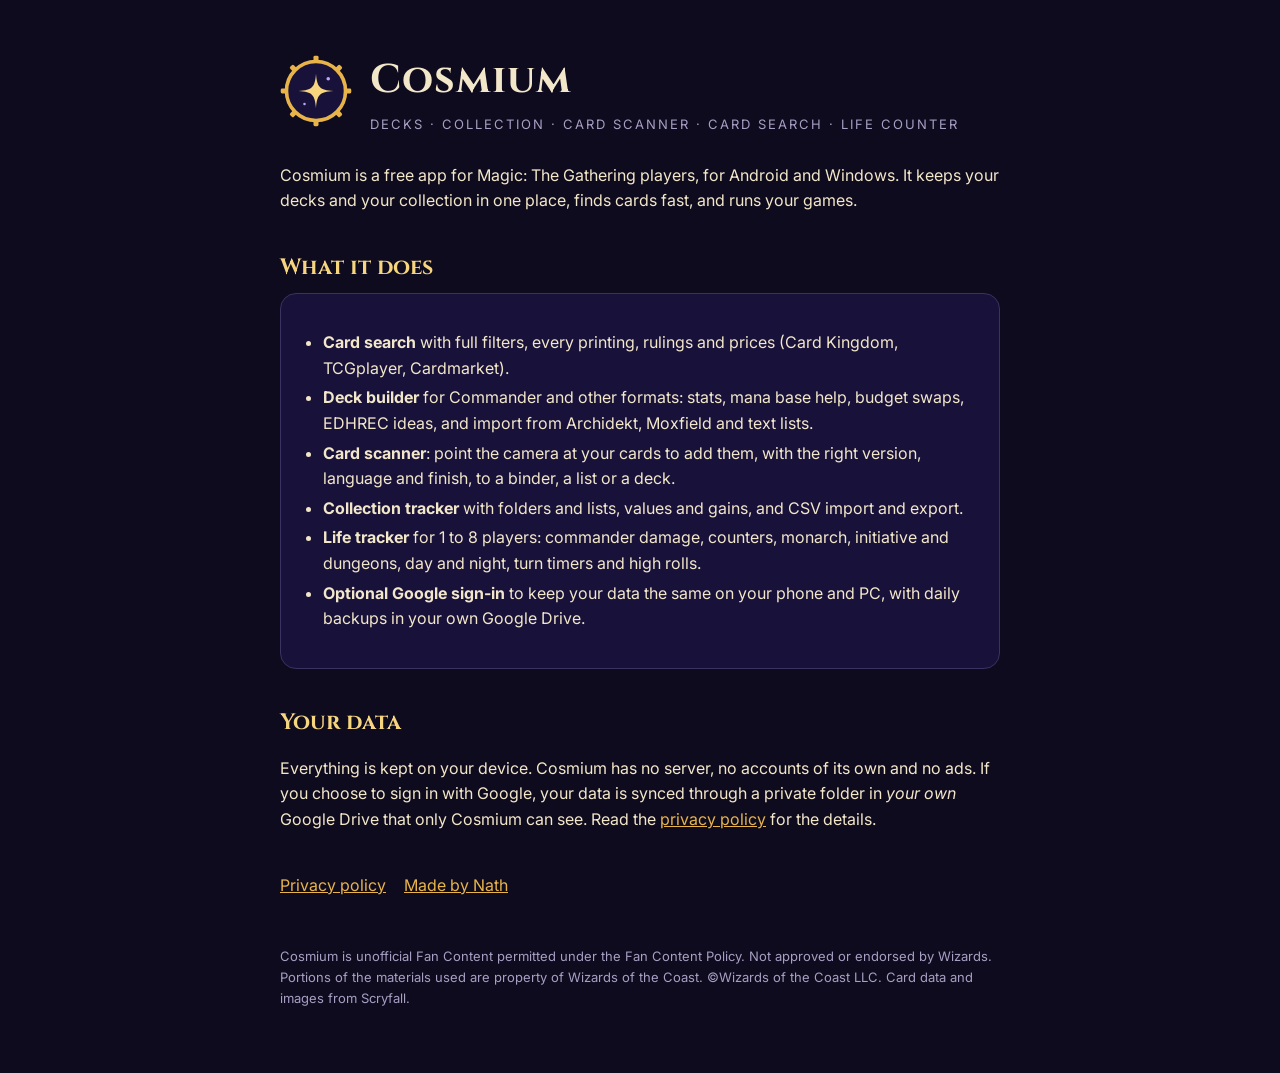
==== cosmium/index.html @ 24323070 "Spellvault is now Cosmium: new /cosmium/ pages (privacy covers the card scanner's camera use); old /" ====
<!doctype html>
<html lang="en">
<head>
<meta charset="utf-8">
<meta name="viewport" content="width=device-width, initial-scale=1">
<title>Cosmium</title>
<meta name="description" content="Cosmium: a free Magic: The Gathering deck builder, collection tracker, card search and life counter.">
<link rel="preconnect" href="https://fonts.googleapis.com">
<link rel="stylesheet" href="https://fonts.googleapis.com/css2?family=Cinzel:wght@700&family=Inter:wght@400;600&display=swap">
<link rel="stylesheet" href="style.css">
</head>
<body>
<main>
  <header>
    <svg viewBox="0 0 200 200" role="img" aria-label="Cosmium logo: a round vault door with a four-point star">
      <g fill="#E8B44A">
        <rect x="93" y="2" width="14" height="18" rx="4"/>
        <rect x="93" y="2" width="14" height="18" rx="4" transform="rotate(45 100 100)"/>
        <rect x="93" y="2" width="14" height="18" rx="4" transform="rotate(90 100 100)"/>
        <rect x="93" y="2" width="14" height="18" rx="4" transform="rotate(135 100 100)"/>
        <rect x="93" y="2" width="14" height="18" rx="4" transform="rotate(180 100 100)"/>
        <rect x="93" y="2" width="14" height="18" rx="4" transform="rotate(225 100 100)"/>
        <rect x="93" y="2" width="14" height="18" rx="4" transform="rotate(270 100 100)"/>
        <rect x="93" y="2" width="14" height="18" rx="4" transform="rotate(315 100 100)"/>
      </g>
      <circle cx="100" cy="100" r="82" fill="#18123A" stroke="#E8B44A" stroke-width="10"/>
      <path d="M100 52 C103 90 110 97 148 100 C110 103 103 110 100 148 C97 110 90 103 52 100 C90 97 97 90 100 52 Z" fill="#F6D57E"/>
      <circle cx="134" cy="66" r="5" fill="#B9A6FF"/>
      <circle cx="68" cy="136" r="3.5" fill="#B9A6FF"/>
    </svg>
    <div>
      <h1>Cosmium</h1>
      <p class="tag">Decks · Collection · Card scanner · Card search · Life counter</p>
    </div>
  </header>

  <p>Cosmium is a free app for Magic: The Gathering players, for Android
  and Windows. It keeps your decks and your collection in one place, finds
  cards fast, and runs your games.</p>

  <h2>What it does</h2>
  <div class="panel">
    <ul>
      <li><strong>Card search</strong> with full filters, every printing, rulings and prices (Card Kingdom, TCGplayer, Cardmarket).</li>
      <li><strong>Deck builder</strong> for Commander and other formats: stats, mana base help, budget swaps, EDHREC ideas, and import from Archidekt, Moxfield and text lists.</li>
      <li><strong>Card scanner</strong>: point the camera at your cards to add them, with the right version, language and finish, to a binder, a list or a deck.</li>
      <li><strong>Collection tracker</strong> with folders and lists, values and gains, and CSV import and export.</li>
      <li><strong>Life tracker</strong> for 1 to 8 players: commander damage, counters, monarch, initiative and dungeons, day and night, turn timers and high rolls.</li>
      <li><strong>Optional Google sign-in</strong> to keep your data the same on your phone and PC, with daily backups in your own Google Drive.</li>
    </ul>
  </div>

  <h2>Your data</h2>
  <p>Everything is kept on your device. Cosmium has no server, no
  accounts of its own and no ads. If you choose to sign in with Google, your
  data is synced through a private folder in <em>your own</em> Google Drive
  that only Cosmium can see. Read the <a href="privacy.html">privacy
  policy</a> for the details.</p>

  <nav>
    <a href="privacy.html">Privacy policy</a>
    <a href="/Nath/">Made by Nath</a>
  </nav>

  <footer>
    Cosmium is unofficial Fan Content permitted under the Fan Content
    Policy. Not approved or endorsed by Wizards. Portions of the materials
    used are property of Wizards of the Coast. ©Wizards of the Coast LLC.
    Card data and images from Scryfall.
  </footer>
</main>
</body>
</html>
---- cosmium/style.css ----
:root {
  --night: #0f0b1e;
  --vault: #2a1f5c;
  --card: #18123a;
  --gilt: #e8b44a;
  --gilt-light: #f6d57e;
  --parchment: #f3e7c9;
  --muted: #a79fc4;
}
* { box-sizing: border-box; }
body {
  margin: 0;
  background: var(--night);
  color: var(--parchment);
  font: 16px/1.6 Inter, system-ui, -apple-system, "Segoe UI", sans-serif;
}
a { color: var(--gilt); }
a:hover { color: var(--gilt-light); }
main { max-width: 760px; margin: 0 auto; padding: 48px 20px 64px; }
header { display: flex; align-items: center; gap: 18px; margin-bottom: 28px; }
header svg { width: 72px; height: 72px; flex-shrink: 0; }
h1 { font-family: Cinzel, Georgia, serif; font-size: 40px; margin: 0; letter-spacing: 1px; }
.tag { margin: 2px 0 0; color: var(--muted); letter-spacing: 2px; text-transform: uppercase; font-size: 13px; }
h2 { font-family: Cinzel, Georgia, serif; color: var(--gilt-light); font-size: 22px; margin: 36px 0 8px; }
.panel { background: var(--card); border: 1px solid #3a3260; border-radius: 16px; padding: 20px 22px; }
ul { padding-left: 20px; }
li { margin: 4px 0; }
.muted { color: var(--muted); font-size: 14px; }
nav { margin-top: 40px; display: flex; gap: 18px; flex-wrap: wrap; }
footer { margin-top: 48px; color: var(--muted); font-size: 13px; }
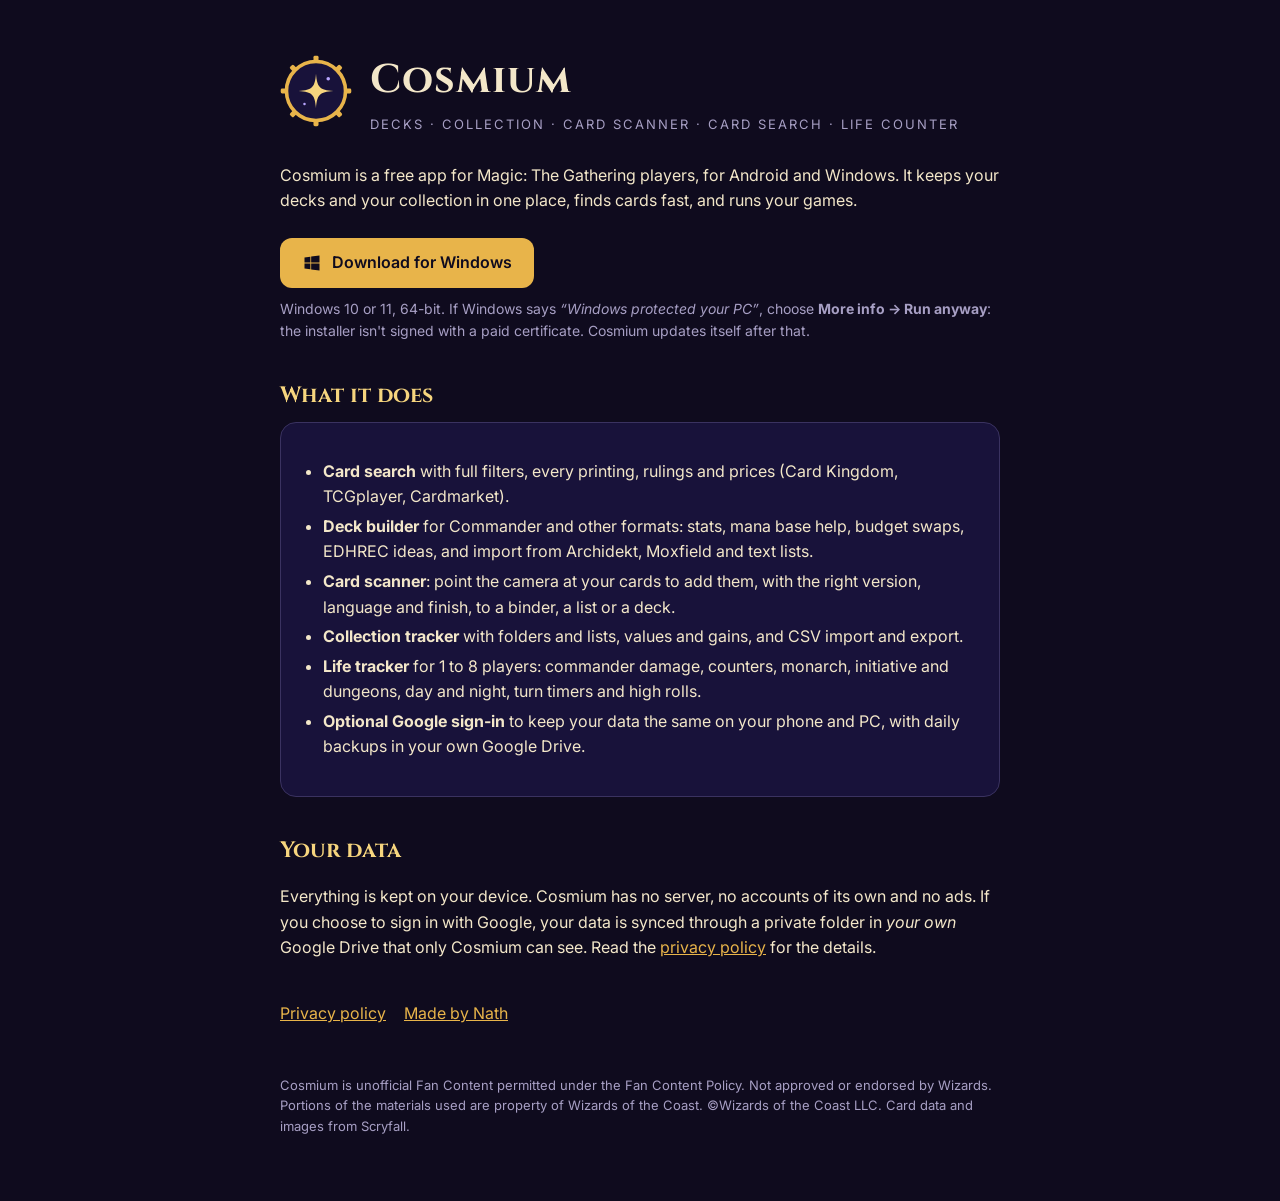
==== commit d067d87e: "Cosmium: Download for Windows button; Windows installer and update file (1.1.1) Co-Authored-By: Clau" ====
--- a/cosmium/index.html
+++ b/cosmium/index.html
@@ -38,6 +38,17 @@
   and Windows. It keeps your decks and your collection in one place, finds
   cards fast, and runs your games.</p>
 
+  <div class="download">
+    <a class="button" href="windows/Cosmium-Setup.exe" download>
+      <svg viewBox="0 0 24 24" aria-hidden="true"><path d="M3 5.5 10 4.5v7H3zM11 4.3 21 3v8.5H11zM3 12.5h7v7l-7-1zM11 12.5h10V21l-10-1.3z"/></svg>
+      Download for Windows
+    </a>
+    <p class="muted">Windows 10 or 11, 64-bit. If Windows says <em>“Windows
+    protected your PC”</em>, choose <strong>More info → Run anyway</strong>:
+    the installer isn't signed with a paid certificate. Cosmium updates
+    itself after that.</p>
+  </div>
+
   <h2>What it does</h2>
   <div class="panel">
     <ul>
--- a/cosmium/style.css
+++ b/cosmium/style.css
@@ -26,5 +26,15 @@
 ul { padding-left: 20px; }
 li { margin: 4px 0; }
 .muted { color: var(--muted); font-size: 14px; }
+.download { margin: 24px 0 8px; }
+.download .muted { margin: 10px 0 0; }
+.button {
+  display: inline-flex; align-items: center; gap: 10px;
+  background: var(--gilt); color: var(--night);
+  font-weight: 600; text-decoration: none;
+  padding: 12px 22px; border-radius: 12px;
+}
+.button:hover { background: var(--gilt-light); color: var(--night); }
+.button svg { width: 20px; height: 20px; fill: currentColor; }
 nav { margin-top: 40px; display: flex; gap: 18px; flex-wrap: wrap; }
 footer { margin-top: 48px; color: var(--muted); font-size: 13px; }
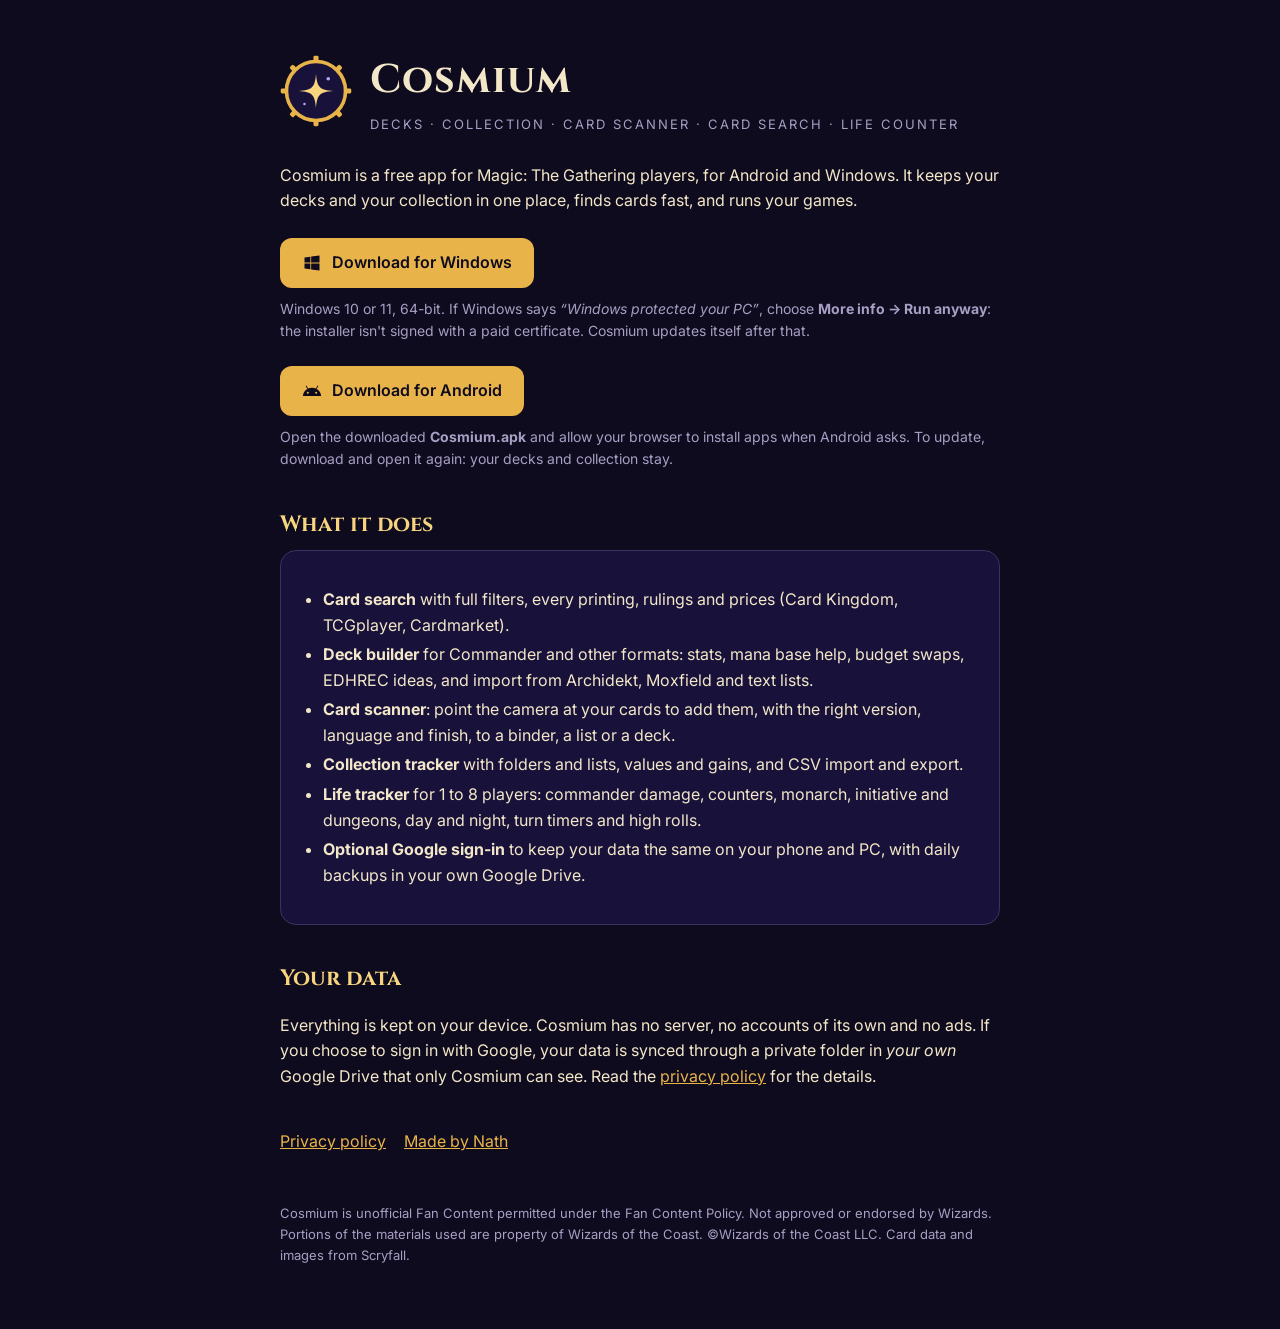
==== commit 4bc56d16: "Cosmium page: Download for Android button (APK on Google Drive) Co-Authored-By: Claude Opus 5.5 <nor" ====
--- a/cosmium/index.html
+++ b/cosmium/index.html
@@ -49,6 +49,17 @@
     itself after that.</p>
   </div>
 
+  <div class="download">
+    <a class="button" href="https://drive.usercontent.google.com/download?id=1H4XcuqVht4OXcT5dj5B5dx2ejekv6aJo&amp;export=download&amp;confirm=t">
+      <svg viewBox="0 0 24 24" aria-hidden="true"><path d="M17.6 9.48 19.44 6.3a.5.5 0 0 0-.87-.5l-1.87 3.23A11.4 11.4 0 0 0 12 8.1c-1.7 0-3.3.33-4.7.93L5.43 5.8a.5.5 0 0 0-.87.5L6.4 9.48A10.8 10.8 0 0 0 1 18h22a10.8 10.8 0 0 0-5.4-8.52zM7 15.25a1.25 1.25 0 1 1 0-2.5 1.25 1.25 0 0 1 0 2.5zm10 0a1.25 1.25 0 1 1 0-2.5 1.25 1.25 0 0 1 0 2.5z"/></svg>
+      Download for Android
+    </a>
+    <p class="muted">Open the downloaded
+    <strong>Cosmium.apk</strong> and allow your browser to install apps when
+    Android asks. To update, download and open it again: your decks and
+    collection stay.</p>
+  </div>
+
   <h2>What it does</h2>
   <div class="panel">
     <ul>
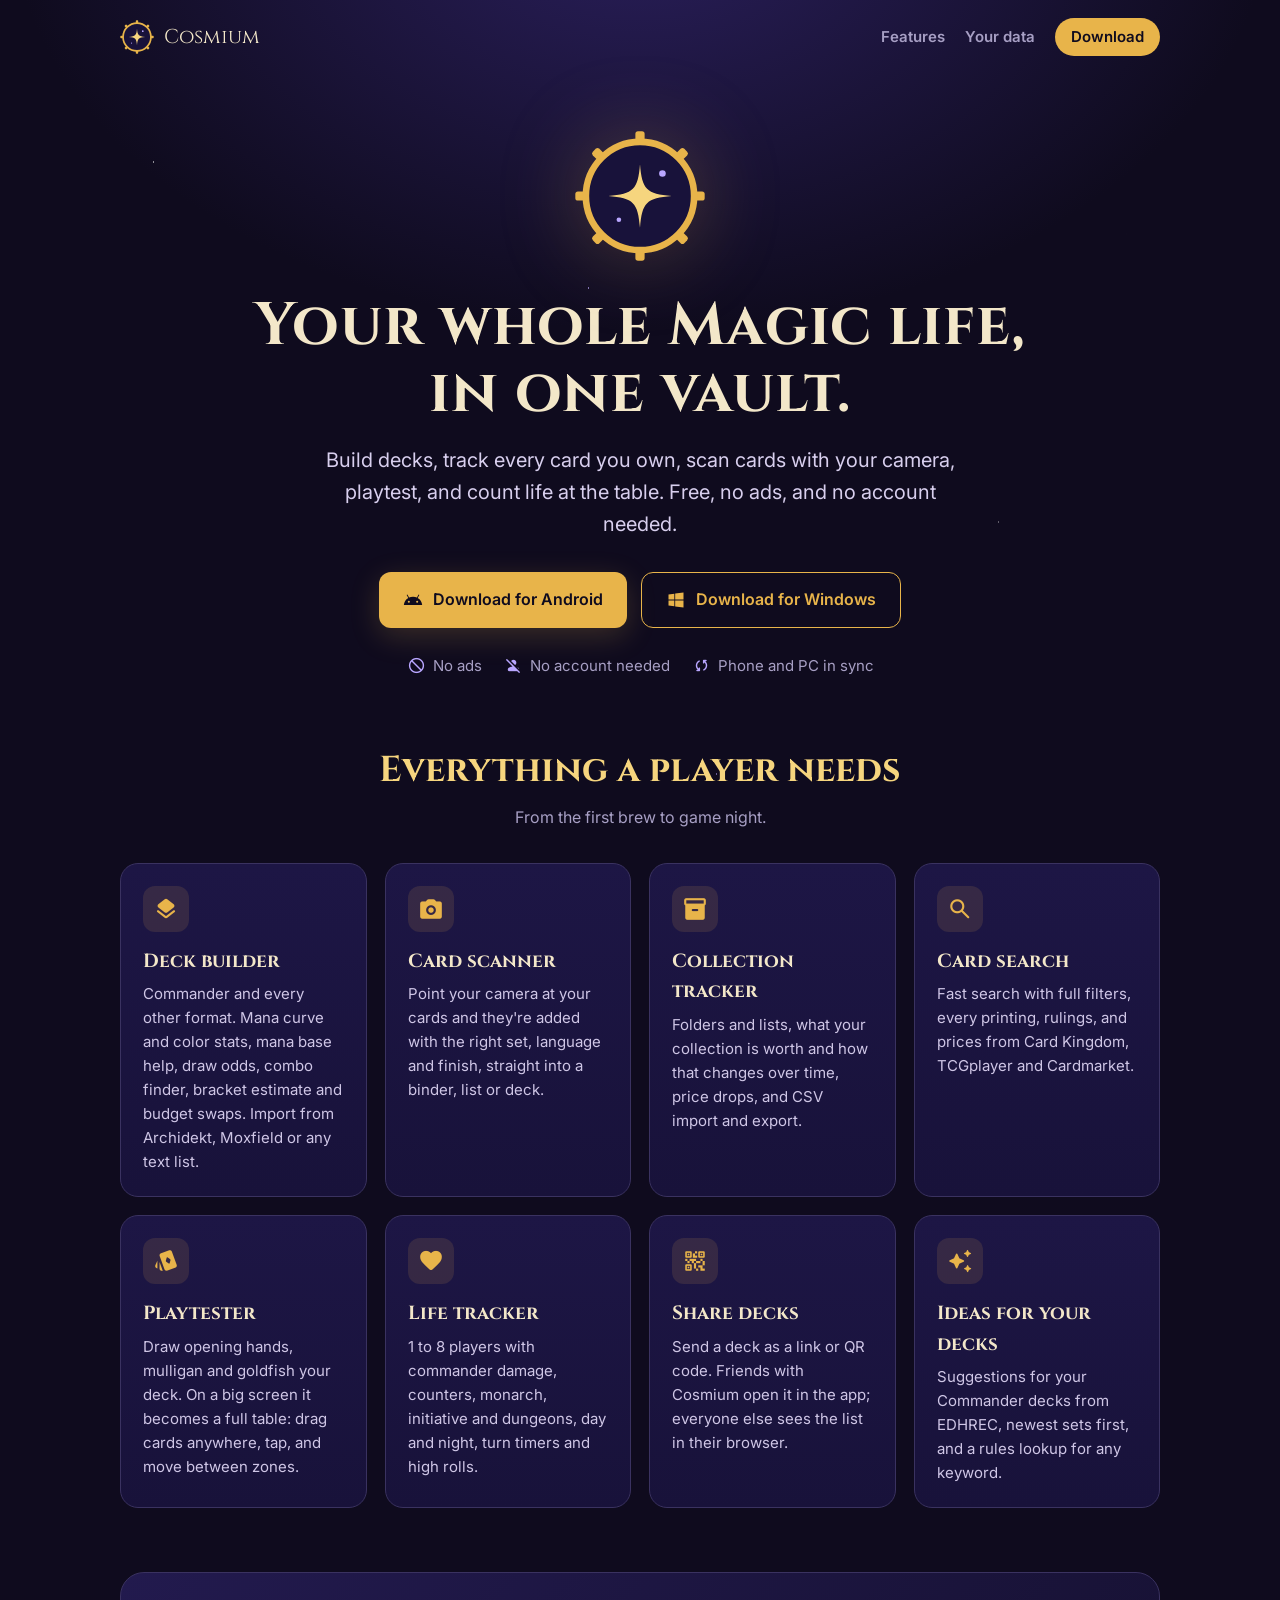
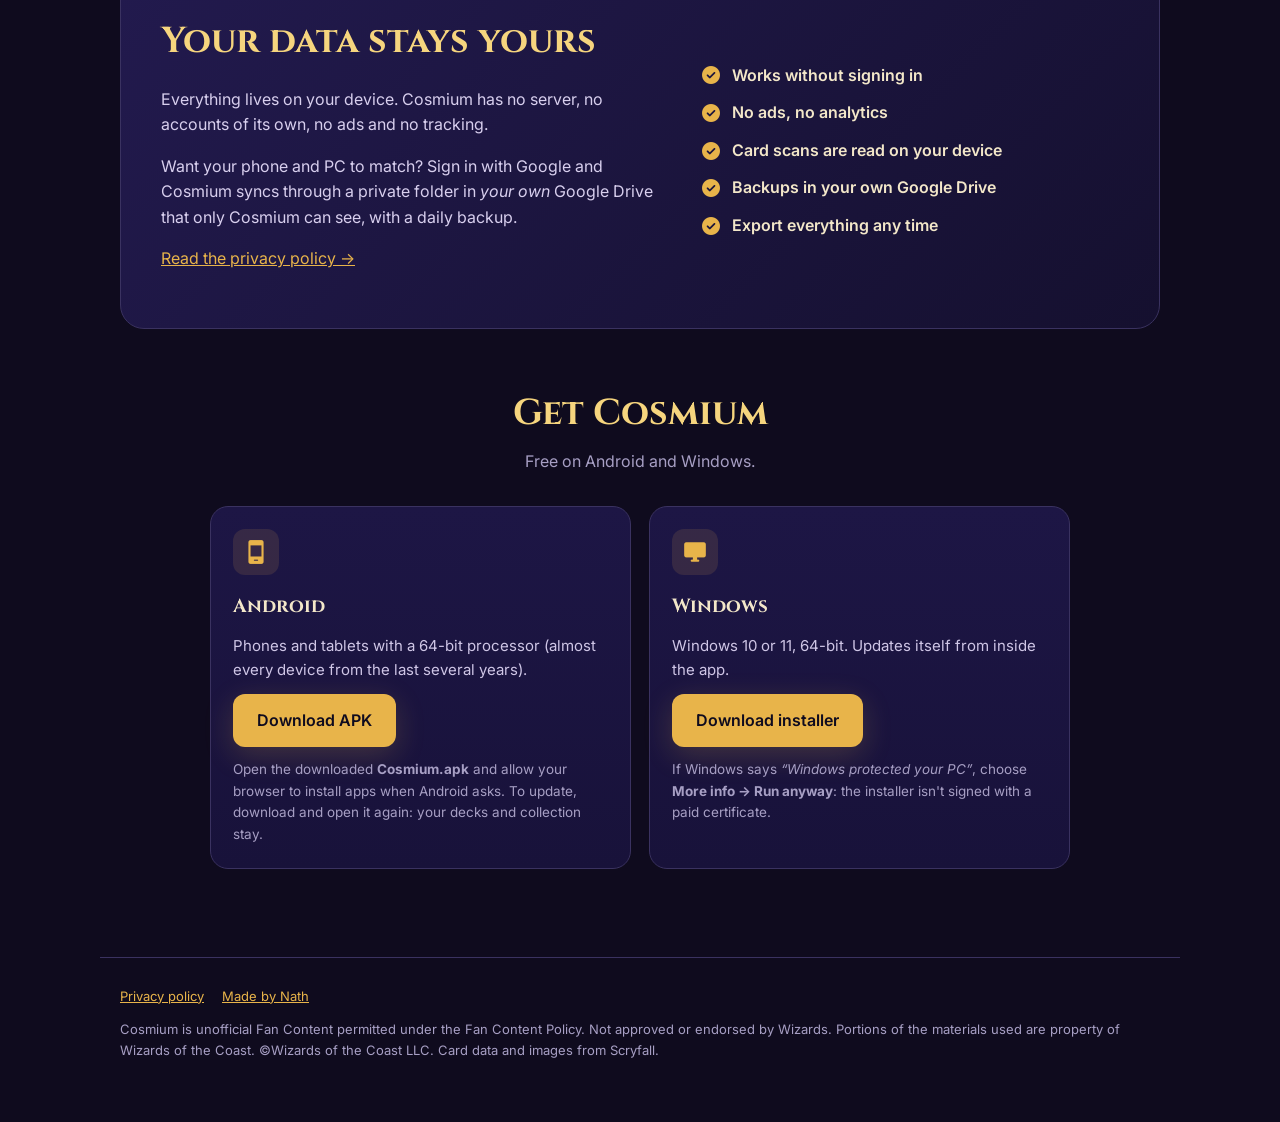
==== commit dcaf27e2: "Cosmium landing page: hero, features, data, downloads Co-Authored-By: Claude Opus 5.5 <noreply@anthr" ====
--- a/cosmium/index.html
+++ b/cosmium/index.html
@@ -3,93 +3,193 @@
 <head>
 <meta charset="utf-8">
 <meta name="viewport" content="width=device-width, initial-scale=1">
-<title>Cosmium</title>
-<meta name="description" content="Cosmium: a free Magic: The Gathering deck builder, collection tracker, card search and life counter.">
+<title>Cosmium · Magic: The Gathering deck builder and collection tracker</title>
+<meta name="description" content="Cosmium is a free Magic: The Gathering app for Android and Windows: deck builder, collection tracker, card scanner, card search, playtester and life counter. No ads, no account needed.">
+<meta property="og:title" content="Cosmium">
+<meta property="og:description" content="A free Magic: The Gathering deck builder, collection tracker, card scanner and life counter for Android and Windows.">
+<meta property="og:image" content="https://hdwkg.github.io/cosmium/logo.png">
+<meta name="theme-color" content="#0f0b1e">
+<link rel="icon" href="logo.png">
 <link rel="preconnect" href="https://fonts.googleapis.com">
-<link rel="stylesheet" href="https://fonts.googleapis.com/css2?family=Cinzel:wght@700&family=Inter:wght@400;600&display=swap">
+<link rel="stylesheet" href="https://fonts.googleapis.com/css2?family=Cinzel:wght@700&family=Inter:wght@400;600;700&display=swap">
+<link rel="stylesheet" href="https://fonts.googleapis.com/css2?family=Material+Symbols+Rounded:opsz,wght,FILL@24,500,0..1&display=block">
 <link rel="stylesheet" href="style.css">
 </head>
-<body>
-<main>
-  <header>
-    <svg viewBox="0 0 200 200" role="img" aria-label="Cosmium logo: a round vault door with a four-point star">
-      <g fill="#E8B44A">
-        <rect x="93" y="2" width="14" height="18" rx="4"/>
-        <rect x="93" y="2" width="14" height="18" rx="4" transform="rotate(45 100 100)"/>
-        <rect x="93" y="2" width="14" height="18" rx="4" transform="rotate(90 100 100)"/>
-        <rect x="93" y="2" width="14" height="18" rx="4" transform="rotate(135 100 100)"/>
-        <rect x="93" y="2" width="14" height="18" rx="4" transform="rotate(180 100 100)"/>
-        <rect x="93" y="2" width="14" height="18" rx="4" transform="rotate(225 100 100)"/>
-        <rect x="93" y="2" width="14" height="18" rx="4" transform="rotate(270 100 100)"/>
-        <rect x="93" y="2" width="14" height="18" rx="4" transform="rotate(315 100 100)"/>
+<body class="landing">
+
+<div class="sky" aria-hidden="true"></div>
+
+<header class="topbar">
+  <a class="brand" href="./">
+    <svg viewBox="0 0 200 200" aria-hidden="true"><use href="#logo"/></svg>
+    Cosmium
+  </a>
+  <nav>
+    <a href="#features">Features</a>
+    <a href="#data">Your data</a>
+    <a class="pill" href="#download">Download</a>
+  </nav>
+</header>
+
+<section class="hero">
+  <svg class="hero-logo" viewBox="0 0 200 200" role="img" aria-label="Cosmium logo">
+    <defs>
+      <g id="logo">
+        <g fill="#E8B44A">
+          <rect x="93" y="2" width="14" height="18" rx="4"/>
+          <rect x="93" y="2" width="14" height="18" rx="4" transform="rotate(45 100 100)"/>
+          <rect x="93" y="2" width="14" height="18" rx="4" transform="rotate(90 100 100)"/>
+          <rect x="93" y="2" width="14" height="18" rx="4" transform="rotate(135 100 100)"/>
+          <rect x="93" y="2" width="14" height="18" rx="4" transform="rotate(180 100 100)"/>
+          <rect x="93" y="2" width="14" height="18" rx="4" transform="rotate(225 100 100)"/>
+          <rect x="93" y="2" width="14" height="18" rx="4" transform="rotate(270 100 100)"/>
+          <rect x="93" y="2" width="14" height="18" rx="4" transform="rotate(315 100 100)"/>
+        </g>
+        <circle cx="100" cy="100" r="82" fill="#18123A" stroke="#E8B44A" stroke-width="10"/>
+        <path d="M100 52 C103 90 110 97 148 100 C110 103 103 110 100 148 C97 110 90 103 52 100 C90 97 97 90 100 52 Z" fill="#F6D57E"/>
+        <circle cx="134" cy="66" r="5" fill="#B9A6FF"/>
+        <circle cx="68" cy="136" r="3.5" fill="#B9A6FF"/>
       </g>
-      <circle cx="100" cy="100" r="82" fill="#18123A" stroke="#E8B44A" stroke-width="10"/>
-      <path d="M100 52 C103 90 110 97 148 100 C110 103 103 110 100 148 C97 110 90 103 52 100 C90 97 97 90 100 52 Z" fill="#F6D57E"/>
-      <circle cx="134" cy="66" r="5" fill="#B9A6FF"/>
-      <circle cx="68" cy="136" r="3.5" fill="#B9A6FF"/>
-    </svg>
-    <div>
-      <h1>Cosmium</h1>
-      <p class="tag">Decks · Collection · Card scanner · Card search · Life counter</p>
-    </div>
-  </header>
-
-  <p>Cosmium is a free app for Magic: The Gathering players, for Android
-  and Windows. It keeps your decks and your collection in one place, finds
-  cards fast, and runs your games.</p>
-
-  <div class="download">
-    <a class="button" href="windows/Cosmium-Setup.exe" download>
-      <svg viewBox="0 0 24 24" aria-hidden="true"><path d="M3 5.5 10 4.5v7H3zM11 4.3 21 3v8.5H11zM3 12.5h7v7l-7-1zM11 12.5h10V21l-10-1.3z"/></svg>
-      Download for Windows
-    </a>
-    <p class="muted">Windows 10 or 11, 64-bit. If Windows says <em>“Windows
-    protected your PC”</em>, choose <strong>More info → Run anyway</strong>:
-    the installer isn't signed with a paid certificate. Cosmium updates
-    itself after that.</p>
-  </div>
-
-  <div class="download">
+    </defs>
+    <use href="#logo"/>
+  </svg>
+  <h1>Your whole Magic life,<br>in one vault.</h1>
+  <p class="lead">Build decks, track every card you own, scan cards with your
+  camera, playtest, and count life at the table. Free, no ads, and no
+  account needed.</p>
+  <div class="cta">
     <a class="button" href="https://drive.usercontent.google.com/download?id=1H4XcuqVht4OXcT5dj5B5dx2ejekv6aJo&amp;export=download&amp;confirm=t">
       <svg viewBox="0 0 24 24" aria-hidden="true"><path d="M17.6 9.48 19.44 6.3a.5.5 0 0 0-.87-.5l-1.87 3.23A11.4 11.4 0 0 0 12 8.1c-1.7 0-3.3.33-4.7.93L5.43 5.8a.5.5 0 0 0-.87.5L6.4 9.48A10.8 10.8 0 0 0 1 18h22a10.8 10.8 0 0 0-5.4-8.52zM7 15.25a1.25 1.25 0 1 1 0-2.5 1.25 1.25 0 0 1 0 2.5zm10 0a1.25 1.25 0 1 1 0-2.5 1.25 1.25 0 0 1 0 2.5z"/></svg>
       Download for Android
     </a>
-    <p class="muted">Open the downloaded
-    <strong>Cosmium.apk</strong> and allow your browser to install apps when
-    Android asks. To update, download and open it again: your decks and
-    collection stay.</p>
+    <a class="button ghost" href="windows/Cosmium-Setup.exe" download>
+      <svg viewBox="0 0 24 24" aria-hidden="true"><path d="M3 5.5 10 4.5v7H3zM11 4.3 21 3v8.5H11zM3 12.5h7v7l-7-1zM11 12.5h10V21l-10-1.3z"/></svg>
+      Download for Windows
+    </a>
   </div>
+  <ul class="chips">
+    <li><span class="ms">block</span>No ads</li>
+    <li><span class="ms">person_off</span>No account needed</li>
+    <li><span class="ms">sync</span>Phone and PC in sync</li>
+  </ul>
+</section>
 
-  <h2>What it does</h2>
-  <div class="panel">
-    <ul>
-      <li><strong>Card search</strong> with full filters, every printing, rulings and prices (Card Kingdom, TCGplayer, Cardmarket).</li>
-      <li><strong>Deck builder</strong> for Commander and other formats: stats, mana base help, budget swaps, EDHREC ideas, and import from Archidekt, Moxfield and text lists.</li>
-      <li><strong>Card scanner</strong>: point the camera at your cards to add them, with the right version, language and finish, to a binder, a list or a deck.</li>
-      <li><strong>Collection tracker</strong> with folders and lists, values and gains, and CSV import and export.</li>
-      <li><strong>Life tracker</strong> for 1 to 8 players: commander damage, counters, monarch, initiative and dungeons, day and night, turn timers and high rolls.</li>
-      <li><strong>Optional Google sign-in</strong> to keep your data the same on your phone and PC, with daily backups in your own Google Drive.</li>
+<main>
+  <section id="features">
+    <h2>Everything a player needs</h2>
+    <p class="sub">From the first brew to game night.</p>
+    <div class="grid">
+      <article class="feature">
+        <span class="ms icon">layers</span>
+        <h3>Deck builder</h3>
+        <p>Commander and every other format. Mana curve and color stats,
+        mana base help, draw odds, combo finder, bracket estimate and
+        budget swaps. Import from Archidekt, Moxfield or any text list.</p>
+      </article>
+      <article class="feature">
+        <span class="ms icon">photo_camera</span>
+        <h3>Card scanner</h3>
+        <p>Point your camera at your cards and they're added with the right
+        set, language and finish, straight into a binder, list or deck.</p>
+      </article>
+      <article class="feature">
+        <span class="ms icon">inventory_2</span>
+        <h3>Collection tracker</h3>
+        <p>Folders and lists, what your collection is worth and how that
+        changes over time, price drops, and CSV import and export.</p>
+      </article>
+      <article class="feature">
+        <span class="ms icon">search</span>
+        <h3>Card search</h3>
+        <p>Fast search with full filters, every printing, rulings, and
+        prices from Card Kingdom, TCGplayer and Cardmarket.</p>
+      </article>
+      <article class="feature">
+        <span class="ms icon">playing_cards</span>
+        <h3>Playtester</h3>
+        <p>Draw opening hands, mulligan and goldfish your deck. On a big
+        screen it becomes a full table: drag cards anywhere, tap,
+        and move between zones.</p>
+      </article>
+      <article class="feature">
+        <span class="ms icon">favorite</span>
+        <h3>Life tracker</h3>
+        <p>1 to 8 players with commander damage, counters, monarch,
+        initiative and dungeons, day and night, turn timers and high
+        rolls.</p>
+      </article>
+      <article class="feature">
+        <span class="ms icon">qr_code_2</span>
+        <h3>Share decks</h3>
+        <p>Send a deck as a link or QR code. Friends with Cosmium open it in
+        the app; everyone else sees the list in their browser.</p>
+      </article>
+      <article class="feature">
+        <span class="ms icon">auto_awesome</span>
+        <h3>Ideas for your decks</h3>
+        <p>Suggestions for your Commander decks from EDHREC, newest sets
+        first, and a rules lookup for any keyword.</p>
+      </article>
+    </div>
+  </section>
+
+  <section id="data" class="split">
+    <div>
+      <h2>Your data stays yours</h2>
+      <p>Everything lives on your device. Cosmium has no server, no
+      accounts of its own, no ads and no tracking.</p>
+      <p>Want your phone and PC to match? Sign in with Google and Cosmium
+      syncs through a private folder in <em>your own</em> Google Drive that
+      only Cosmium can see, with a daily backup.</p>
+      <p><a href="privacy.html">Read the privacy policy →</a></p>
+    </div>
+    <ul class="checks">
+      <li><span class="ms">check_circle</span>Works without signing in</li>
+      <li><span class="ms">check_circle</span>No ads, no analytics</li>
+      <li><span class="ms">check_circle</span>Card scans are read on your device</li>
+      <li><span class="ms">check_circle</span>Backups in your own Google Drive</li>
+      <li><span class="ms">check_circle</span>Export everything any time</li>
     </ul>
-  </div>
+  </section>
 
-  <h2>Your data</h2>
-  <p>Everything is kept on your device. Cosmium has no server, no
-  accounts of its own and no ads. If you choose to sign in with Google, your
-  data is synced through a private folder in <em>your own</em> Google Drive
-  that only Cosmium can see. Read the <a href="privacy.html">privacy
-  policy</a> for the details.</p>
+  <section id="download">
+    <h2>Get Cosmium</h2>
+    <p class="sub">Free on Android and Windows.</p>
+    <div class="grid two">
+      <article class="feature dl">
+        <span class="ms icon">phone_android</span>
+        <h3>Android</h3>
+        <p>Phones and tablets with a 64-bit processor (almost every device
+        from the last several years).</p>
+        <a class="button" href="https://drive.usercontent.google.com/download?id=1H4XcuqVht4OXcT5dj5B5dx2ejekv6aJo&amp;export=download&amp;confirm=t">Download APK</a>
+        <p class="muted">Open the downloaded <strong>Cosmium.apk</strong>
+        and allow your browser to install apps when Android asks. To update,
+        download and open it again: your decks and collection stay.</p>
+      </article>
+      <article class="feature dl">
+        <span class="ms icon">desktop_windows</span>
+        <h3>Windows</h3>
+        <p>Windows 10 or 11, 64-bit. Updates itself from inside the
+        app.</p>
+        <a class="button" href="windows/Cosmium-Setup.exe" download>Download installer</a>
+        <p class="muted">If Windows says <em>“Windows protected your
+        PC”</em>, choose <strong>More info → Run anyway</strong>: the
+        installer isn't signed with a paid certificate.</p>
+      </article>
+    </div>
+  </section>
+</main>
 
+<footer class="site">
   <nav>
     <a href="privacy.html">Privacy policy</a>
     <a href="/Nath/">Made by Nath</a>
   </nav>
+  <p>Cosmium is unofficial Fan Content permitted under the Fan Content
+  Policy. Not approved or endorsed by Wizards. Portions of the materials
+  used are property of Wizards of the Coast. ©Wizards of the Coast LLC.
+  Card data and images from Scryfall.</p>
+</footer>
 
-  <footer>
-    Cosmium is unofficial Fan Content permitted under the Fan Content
-    Policy. Not approved or endorsed by Wizards. Portions of the materials
-    used are property of Wizards of the Coast. ©Wizards of the Coast LLC.
-    Card data and images from Scryfall.
-  </footer>
-</main>
 </body>
 </html>
--- a/cosmium/style.css
+++ b/cosmium/style.css
@@ -38,3 +38,95 @@
 .button svg { width: 20px; height: 20px; fill: currentColor; }
 nav { margin-top: 40px; display: flex; gap: 18px; flex-wrap: wrap; }
 footer { margin-top: 48px; color: var(--muted); font-size: 13px; }
+
+/* ---- Landing page (index.html). The privacy page keeps the rules above. ---- */
+.landing { --line: #3a3260; --violet: #b9a6ff; overflow-x: hidden; }
+.landing .ms {
+  font-family: "Material Symbols Rounded"; font-weight: normal; font-style: normal;
+  font-size: 22px; line-height: 1; display: inline-block; white-space: nowrap;
+  font-variation-settings: "FILL" 1; -webkit-font-feature-settings: "liga"; font-feature-settings: "liga";
+}
+.landing .sky {
+  position: fixed; inset: 0; z-index: -1; pointer-events: none;
+  background:
+    radial-gradient(1.5px 1.5px at 12% 18%, #fff8 50%, transparent 51%),
+    radial-gradient(1px 1px at 28% 72%, #fff6 50%, transparent 51%),
+    radial-gradient(1.5px 1.5px at 46% 32%, #b9a6ffaa 50%, transparent 51%),
+    radial-gradient(1px 1px at 63% 12%, #fff7 50%, transparent 51%),
+    radial-gradient(1.5px 1.5px at 78% 58%, #fff5 50%, transparent 51%),
+    radial-gradient(1px 1px at 88% 26%, #f6d57e99 50%, transparent 51%),
+    radial-gradient(1px 1px at 8% 88%, #fff5 50%, transparent 51%),
+    radial-gradient(1.5px 1.5px at 56% 86%, #b9a6ff88 50%, transparent 51%),
+    radial-gradient(900px 600px at 50% -10%, #2a1f5c 0%, transparent 70%),
+    var(--night);
+}
+.landing main { max-width: 1080px; padding: 0 20px 40px; }
+
+.topbar {
+  max-width: 1080px; margin: 0 auto; padding: 18px 20px;
+  display: flex; align-items: center; justify-content: space-between; gap: 12px;
+}
+.brand {
+  display: flex; align-items: center; gap: 10px; text-decoration: none;
+  font-family: Cinzel, Georgia, serif; font-size: 20px; color: var(--parchment);
+}
+.brand svg { width: 34px; height: 34px; }
+.topbar nav { display: flex; align-items: center; gap: 20px; margin: 0; }
+.topbar nav a { color: var(--muted); text-decoration: none; font-weight: 600; font-size: 15px; }
+.topbar nav a:hover { color: var(--parchment); }
+.topbar .pill { color: var(--night); background: var(--gilt); padding: 7px 16px; border-radius: 999px; }
+.topbar .pill:hover { color: var(--night); background: var(--gilt-light); }
+
+.hero { max-width: 820px; margin: 0 auto; padding: 48px 20px 72px; text-align: center; }
+.hero-logo { width: 132px; height: 132px; filter: drop-shadow(0 0 40px #e8b44a40); }
+.hero h1 { font-size: clamp(34px, 6vw, 60px); line-height: 1.12; margin: 22px 0 18px; }
+.lead { font-size: clamp(17px, 2.2vw, 20px); color: #d8cfee; max-width: 640px; margin: 0 auto; }
+.cta { display: flex; gap: 14px; justify-content: center; flex-wrap: wrap; margin: 32px 0 26px; }
+.landing .button { padding: 14px 24px; font-size: 16px; box-shadow: 0 8px 30px #e8b44a33; }
+.button.ghost { background: transparent; color: var(--gilt); border: 1.5px solid var(--gilt); box-shadow: none; }
+.button.ghost:hover { background: #e8b44a1a; color: var(--gilt-light); }
+.chips { list-style: none; padding: 0; margin: 0; display: flex; gap: 10px 22px; justify-content: center; flex-wrap: wrap; }
+.chips li { display: flex; align-items: center; gap: 7px; color: var(--muted); font-size: 15px; margin: 0; }
+.chips .ms { font-size: 19px; color: var(--violet); }
+
+.landing section { padding: 56px 0 8px; }
+.landing h2 { font-size: clamp(26px, 3.6vw, 36px); text-align: center; margin: 0 0 6px; }
+.sub { text-align: center; color: var(--muted); margin: 0 0 32px; }
+.grid { display: grid; gap: 18px; grid-template-columns: repeat(auto-fill, minmax(240px, 1fr)); }
+.grid.two { grid-template-columns: repeat(auto-fit, minmax(280px, 1fr)); max-width: 860px; margin: 0 auto; }
+.feature {
+  background: linear-gradient(180deg, #1d1645, var(--card)); border: 1px solid var(--line);
+  border-radius: 18px; padding: 22px; transition: transform .15s ease, border-color .15s ease;
+}
+.feature:hover { transform: translateY(-3px); border-color: #5a4c94; }
+.feature .icon {
+  font-size: 26px; color: var(--gilt); background: #e8b44a1f;
+  width: 46px; height: 46px; border-radius: 12px; display: grid; place-items: center;
+}
+.feature h3 { font-family: Cinzel, Georgia, serif; font-size: 19px; margin: 14px 0 6px; color: var(--parchment); }
+.feature p { margin: 0; color: #cfc6e6; font-size: 15px; }
+.feature.dl { display: flex; flex-direction: column; gap: 12px; }
+.feature.dl h3 { margin: 4px 0 0; }
+.feature.dl .button { align-self: flex-start; }
+.feature.dl .muted { font-size: 13.5px; color: var(--muted); }
+
+.split {
+  display: grid; grid-template-columns: 1.2fr 1fr; gap: 36px; align-items: center;
+  background: linear-gradient(135deg, #221a4e, #15102f); border: 1px solid var(--line);
+  border-radius: 24px; padding: 40px !important; margin-top: 56px;
+}
+.split h2 { text-align: left; }
+.split p { color: #d8cfee; }
+.checks { list-style: none; padding: 0; margin: 0; display: grid; gap: 12px; }
+.checks li { display: flex; gap: 10px; align-items: center; margin: 0; font-weight: 600; }
+.checks .ms { color: var(--gilt); }
+
+footer.site { max-width: 1080px; margin: 40px auto 0; padding: 28px 20px 48px; border-top: 1px solid var(--line); color: var(--muted); font-size: 13px; }
+footer.site nav { margin: 0 0 12px; }
+
+@media (max-width: 720px) {
+  .topbar nav a:not(.pill) { display: none; }
+  .hero { padding-top: 24px; }
+  .split { grid-template-columns: 1fr; padding: 26px !important; }
+}
+@media (prefers-reduced-motion: reduce) { .feature { transition: none; } .feature:hover { transform: none; } }
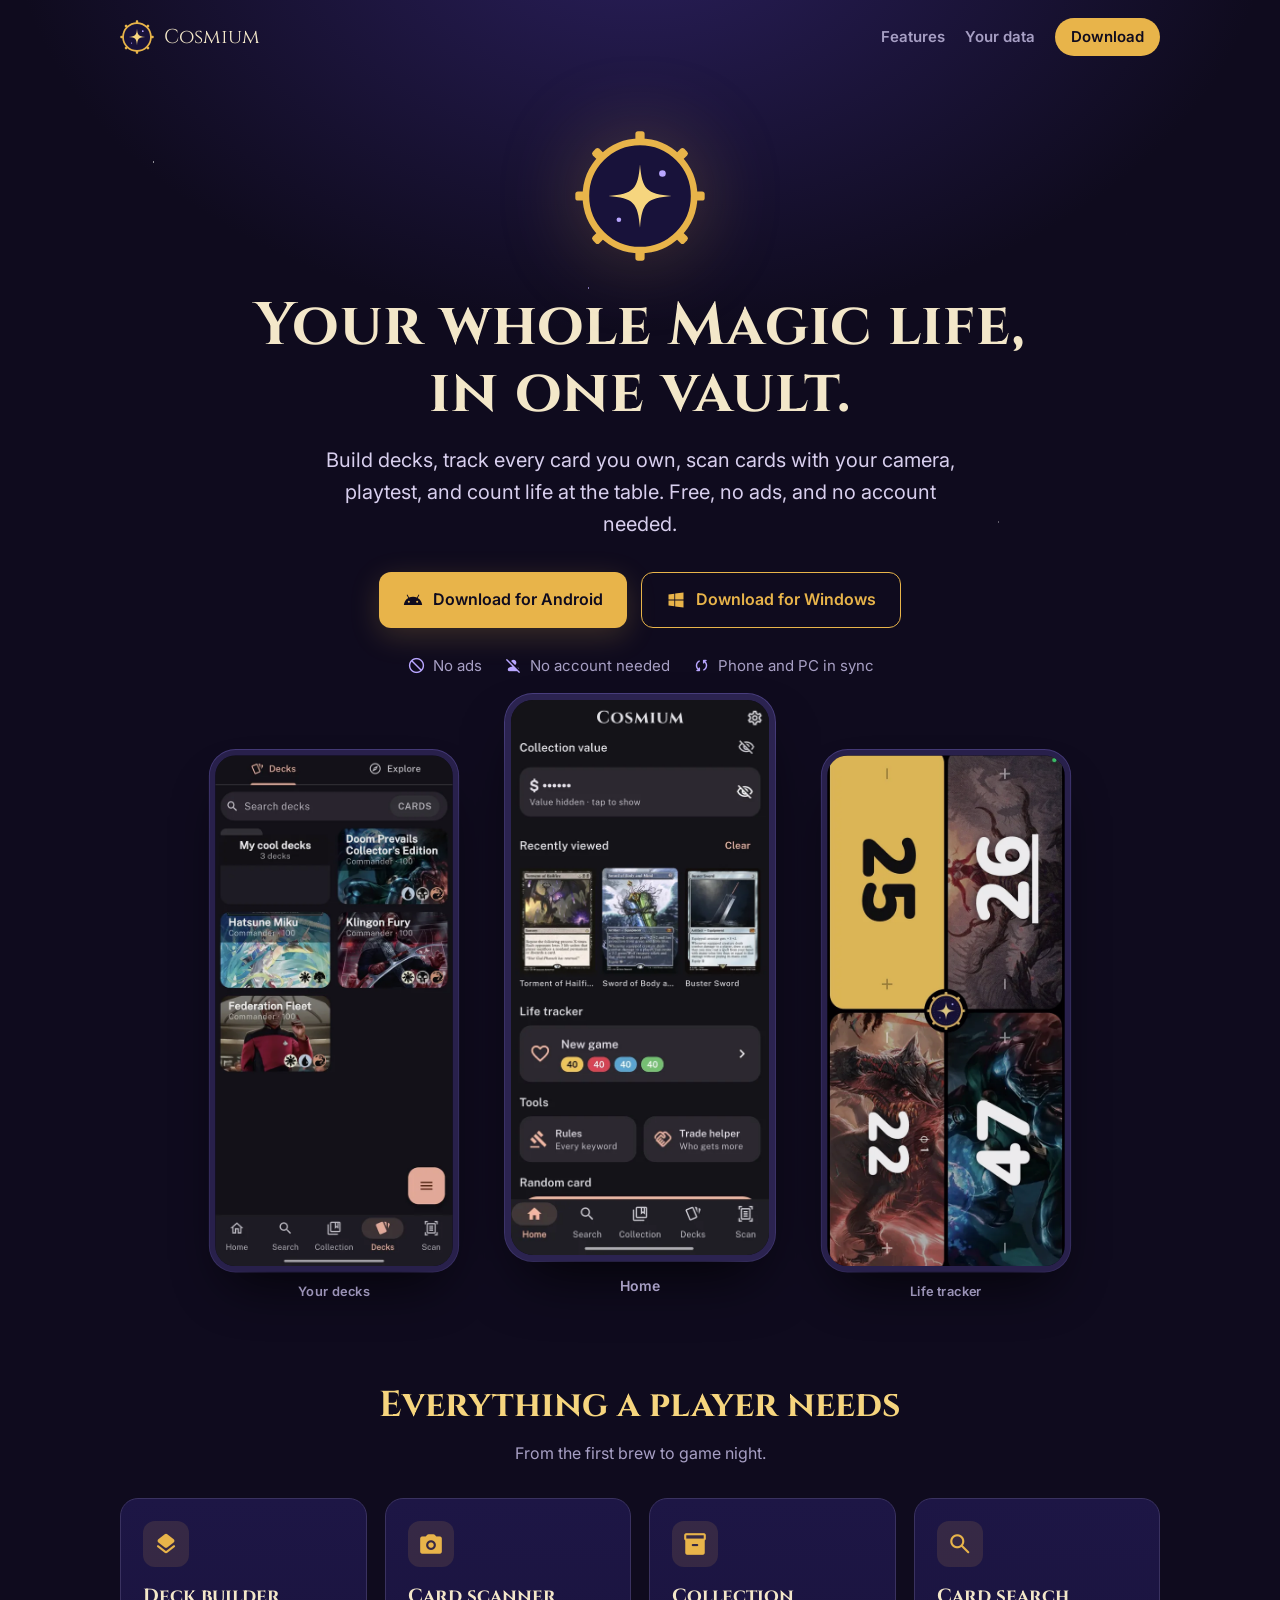
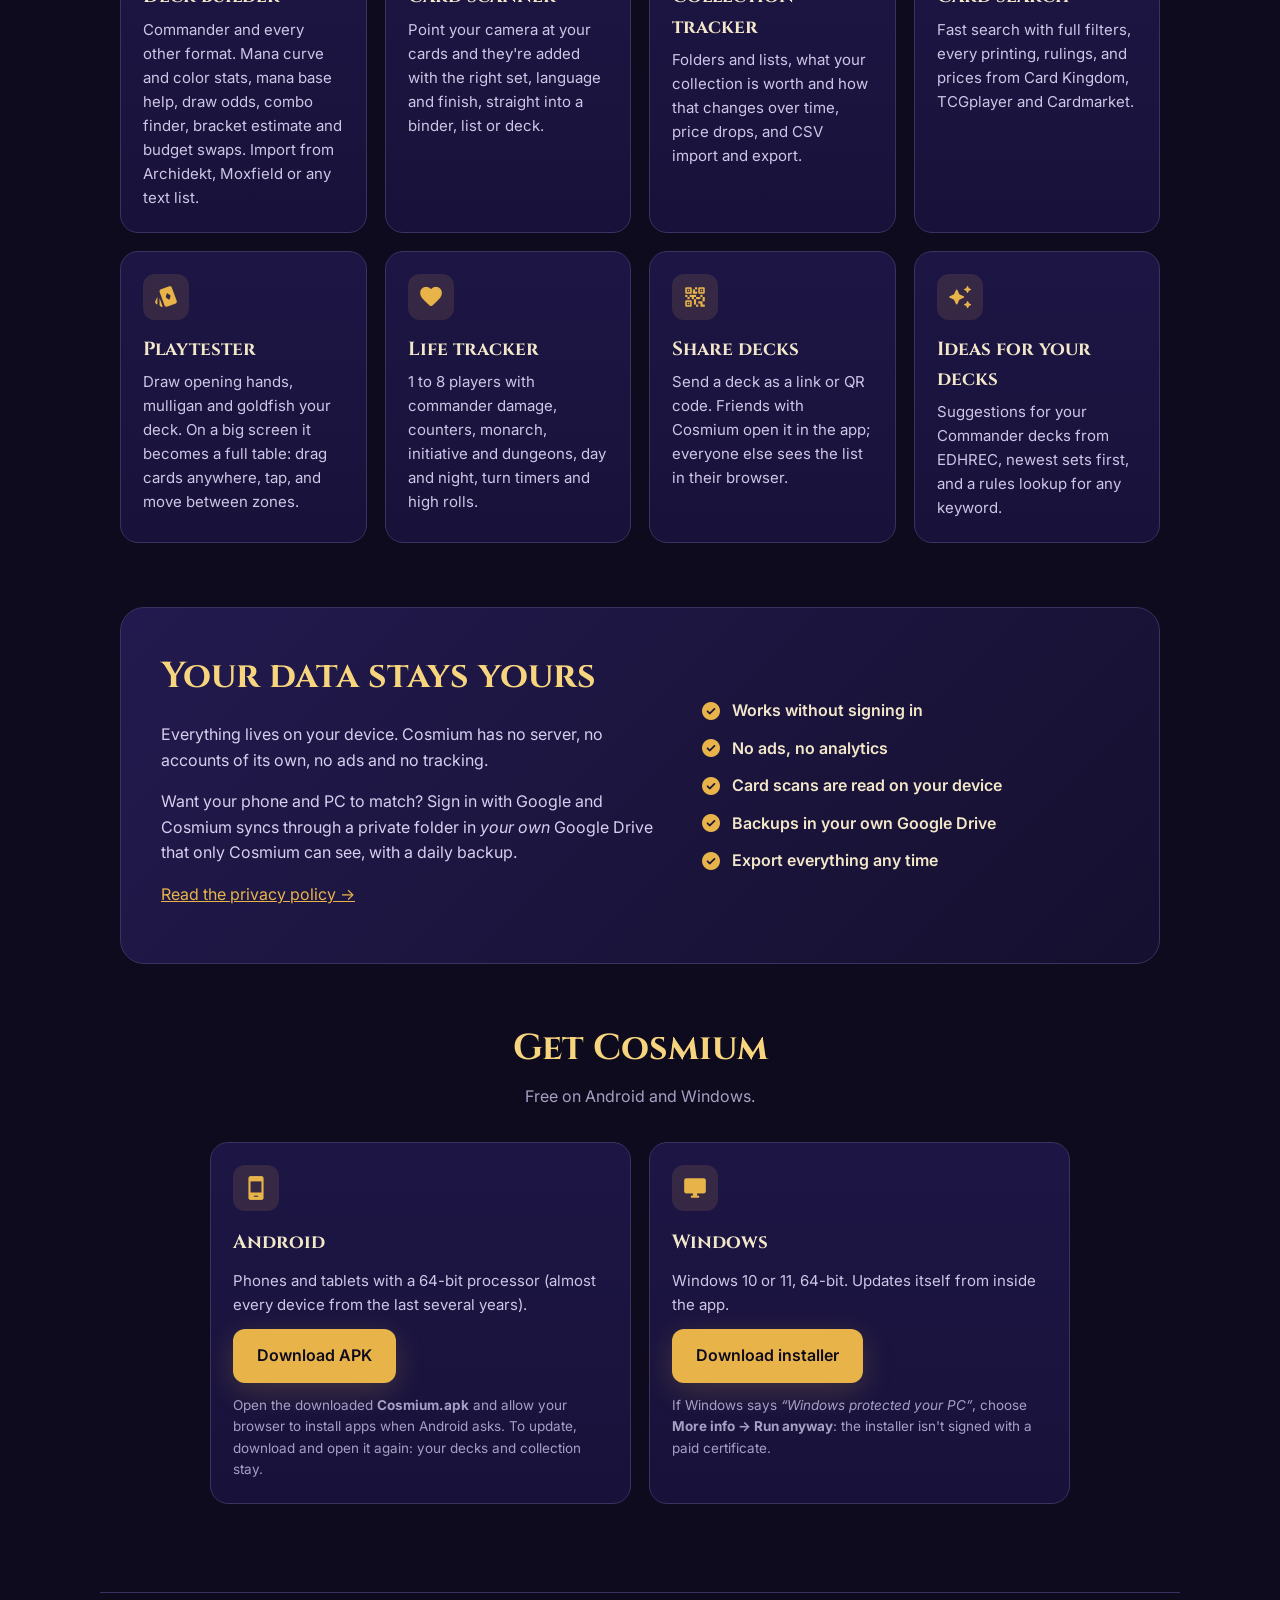
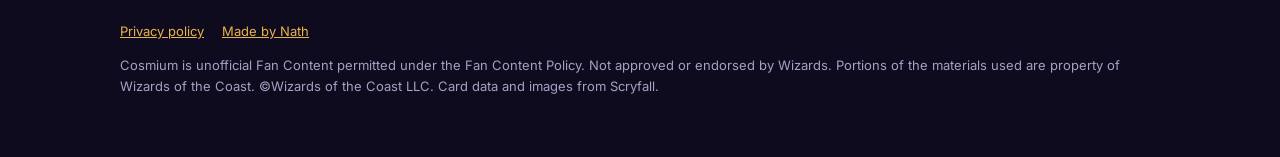
==== commit f6a069f4: "Cosmium landing page: app screenshots Co-Authored-By: Claude Opus 5.5 <noreply@anthropic.com>" ====
--- a/cosmium/index.html
+++ b/cosmium/index.html
@@ -74,6 +74,24 @@
   </ul>
 </section>
 
+<section class="shots" aria-label="Screenshots">
+  <figure class="phone side">
+    <img src="shots/decks.webp" width="540" height="1134" loading="lazy"
+      alt="The Decks screen: Commander decks shown as tiles with their art and colors">
+    <figcaption>Your decks</figcaption>
+  </figure>
+  <figure class="phone">
+    <img src="shots/home.webp" width="540" height="1134"
+      alt="The Home screen: collection value, recently viewed cards, life tracker and tools">
+    <figcaption>Home</figcaption>
+  </figure>
+  <figure class="phone side">
+    <img src="shots/life.webp" width="540" height="1134" loading="lazy"
+      alt="The life tracker with four players, each panel showing their commander's art">
+    <figcaption>Life tracker</figcaption>
+  </figure>
+</section>
+
 <main>
   <section id="features">
     <h2>Everything a player needs</h2>
--- a/cosmium/style.css
+++ b/cosmium/style.css
@@ -77,7 +77,7 @@
 .topbar .pill { color: var(--night); background: var(--gilt); padding: 7px 16px; border-radius: 999px; }
 .topbar .pill:hover { color: var(--night); background: var(--gilt-light); }
 
-.hero { max-width: 820px; margin: 0 auto; padding: 48px 20px 72px; text-align: center; }
+.hero { max-width: 820px; margin: 0 auto; padding: 48px 20px 56px; text-align: center; }
 .hero-logo { width: 132px; height: 132px; filter: drop-shadow(0 0 40px #e8b44a40); }
 .hero h1 { font-size: clamp(34px, 6vw, 60px); line-height: 1.12; margin: 22px 0 18px; }
 .lead { font-size: clamp(17px, 2.2vw, 20px); color: #d8cfee; max-width: 640px; margin: 0 auto; }
@@ -130,3 +130,23 @@
   .split { grid-template-columns: 1fr; padding: 26px !important; }
 }
 @media (prefers-reduced-motion: reduce) { .feature { transition: none; } .feature:hover { transform: none; } }
+
+/* Screenshots under the hero: three phones, the middle one raised. */
+.shots {
+  max-width: 1000px; margin: 8px auto 0; padding: 0 20px 24px !important;
+  display: flex; justify-content: center; align-items: flex-end; gap: clamp(12px, 3vw, 36px);
+}
+.phone { margin: 0; flex: 0 1 270px; text-align: center; }
+.phone img {
+  display: block; width: 100%; height: auto; aspect-ratio: 540 / 1134; object-fit: cover;
+  border-radius: 28px; border: 6px solid #2b2350; background: #141017;
+  box-shadow: 0 30px 60px -20px #000c, 0 0 0 1px #4a3f80;
+}
+.phone.side { transform: translateY(28px) scale(.92); opacity: .92; }
+.phone figcaption { margin-top: 14px; color: var(--muted); font-size: 14px; font-weight: 600; }
+.phone.side figcaption { margin-top: 10px; }
+@media (max-width: 720px) {
+  .shots { overflow-x: auto; justify-content: flex-start; scroll-snap-type: x mandatory; padding-bottom: 12px !important; }
+  .phone { flex: 0 0 62%; scroll-snap-align: center; }
+  .phone.side { transform: none; opacity: 1; }
+}
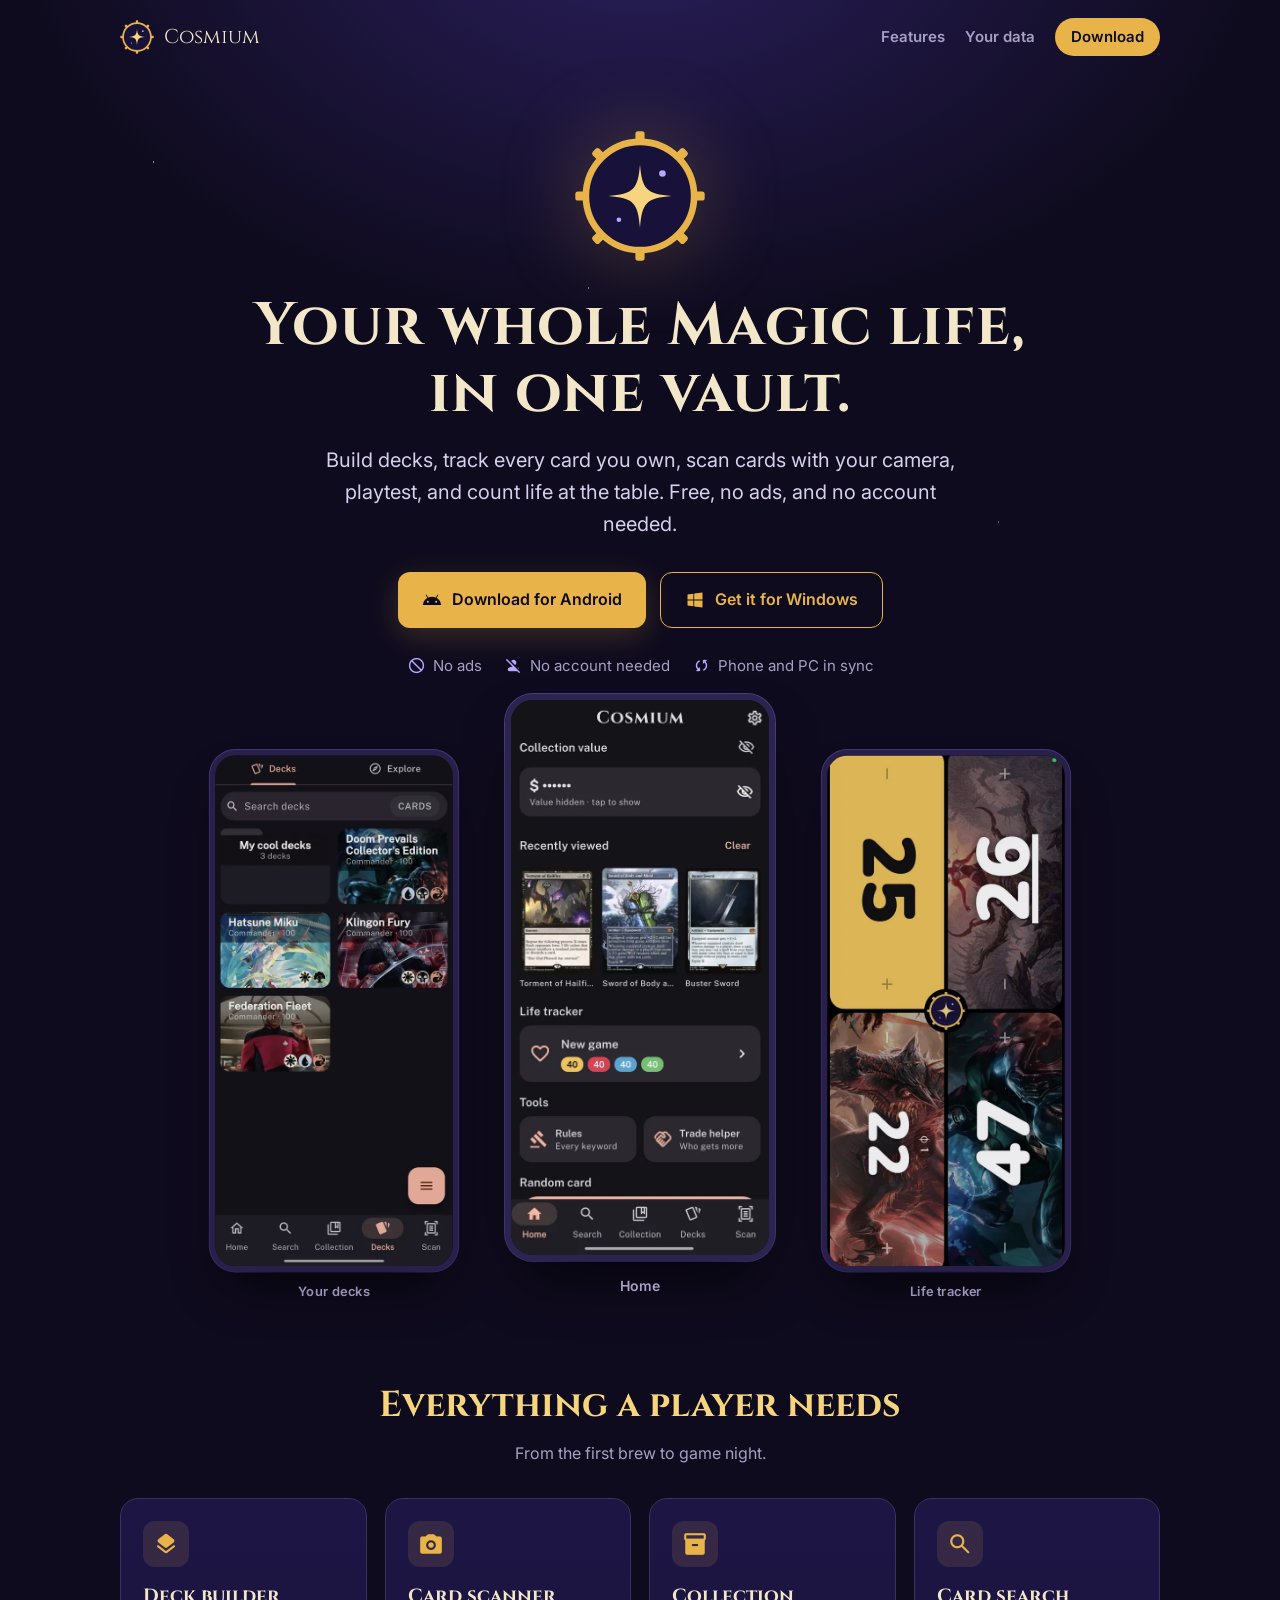
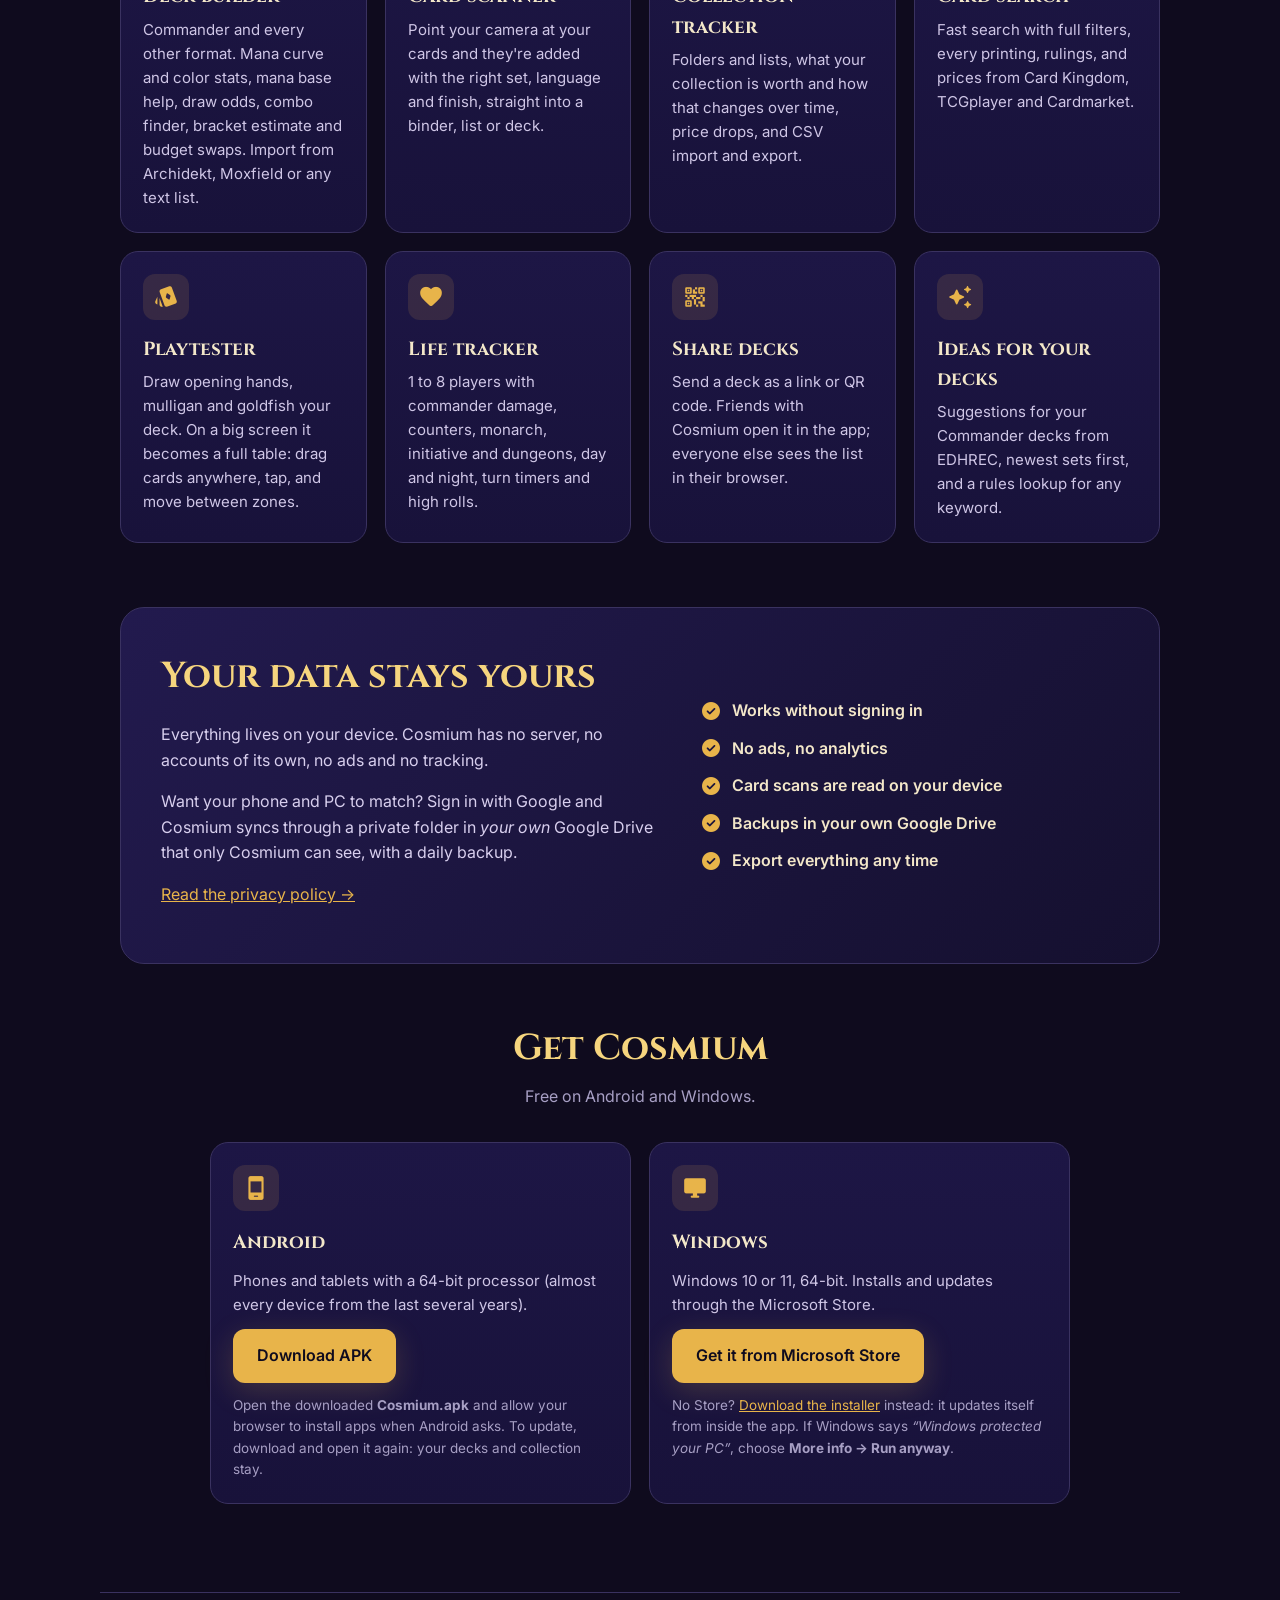
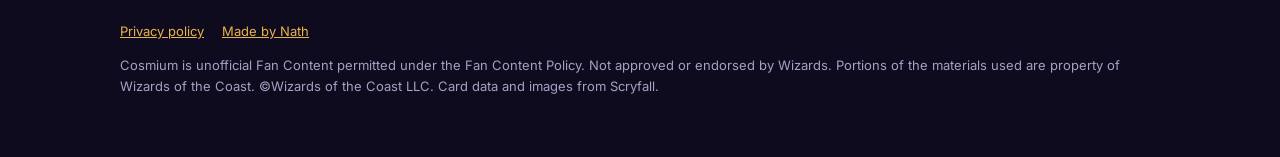
==== commit 636a3a34: "Cosmium page: Windows button goes to the Microsoft Store Co-Authored-By: Claude Opus 5.5 <noreply@an" ====
--- a/cosmium/index.html
+++ b/cosmium/index.html
@@ -62,9 +62,9 @@
       <svg viewBox="0 0 24 24" aria-hidden="true"><path d="M17.6 9.48 19.44 6.3a.5.5 0 0 0-.87-.5l-1.87 3.23A11.4 11.4 0 0 0 12 8.1c-1.7 0-3.3.33-4.7.93L5.43 5.8a.5.5 0 0 0-.87.5L6.4 9.48A10.8 10.8 0 0 0 1 18h22a10.8 10.8 0 0 0-5.4-8.52zM7 15.25a1.25 1.25 0 1 1 0-2.5 1.25 1.25 0 0 1 0 2.5zm10 0a1.25 1.25 0 1 1 0-2.5 1.25 1.25 0 0 1 0 2.5z"/></svg>
       Download for Android
     </a>
-    <a class="button ghost" href="windows/Cosmium-Setup.exe" download>
+    <a class="button ghost" href="https://apps.microsoft.com/detail/9MTP73P5PS7F">
       <svg viewBox="0 0 24 24" aria-hidden="true"><path d="M3 5.5 10 4.5v7H3zM11 4.3 21 3v8.5H11zM3 12.5h7v7l-7-1zM11 12.5h10V21l-10-1.3z"/></svg>
-      Download for Windows
+      Get it for Windows
     </a>
   </div>
   <ul class="chips">
@@ -187,12 +187,13 @@
       <article class="feature dl">
         <span class="ms icon">desktop_windows</span>
         <h3>Windows</h3>
-        <p>Windows 10 or 11, 64-bit. Updates itself from inside the
-        app.</p>
-        <a class="button" href="windows/Cosmium-Setup.exe" download>Download installer</a>
-        <p class="muted">If Windows says <em>“Windows protected your
-        PC”</em>, choose <strong>More info → Run anyway</strong>: the
-        installer isn't signed with a paid certificate.</p>
+        <p>Windows 10 or 11, 64-bit. Installs and updates through the
+        Microsoft Store.</p>
+        <a class="button" href="https://apps.microsoft.com/detail/9MTP73P5PS7F">Get it from Microsoft Store</a>
+        <p class="muted">No Store? <a href="windows/Cosmium-Setup.exe" download>Download
+        the installer</a> instead: it updates itself from inside the app. If
+        Windows says <em>“Windows protected your PC”</em>, choose
+        <strong>More info → Run anyway</strong>.</p>
       </article>
     </div>
   </section>
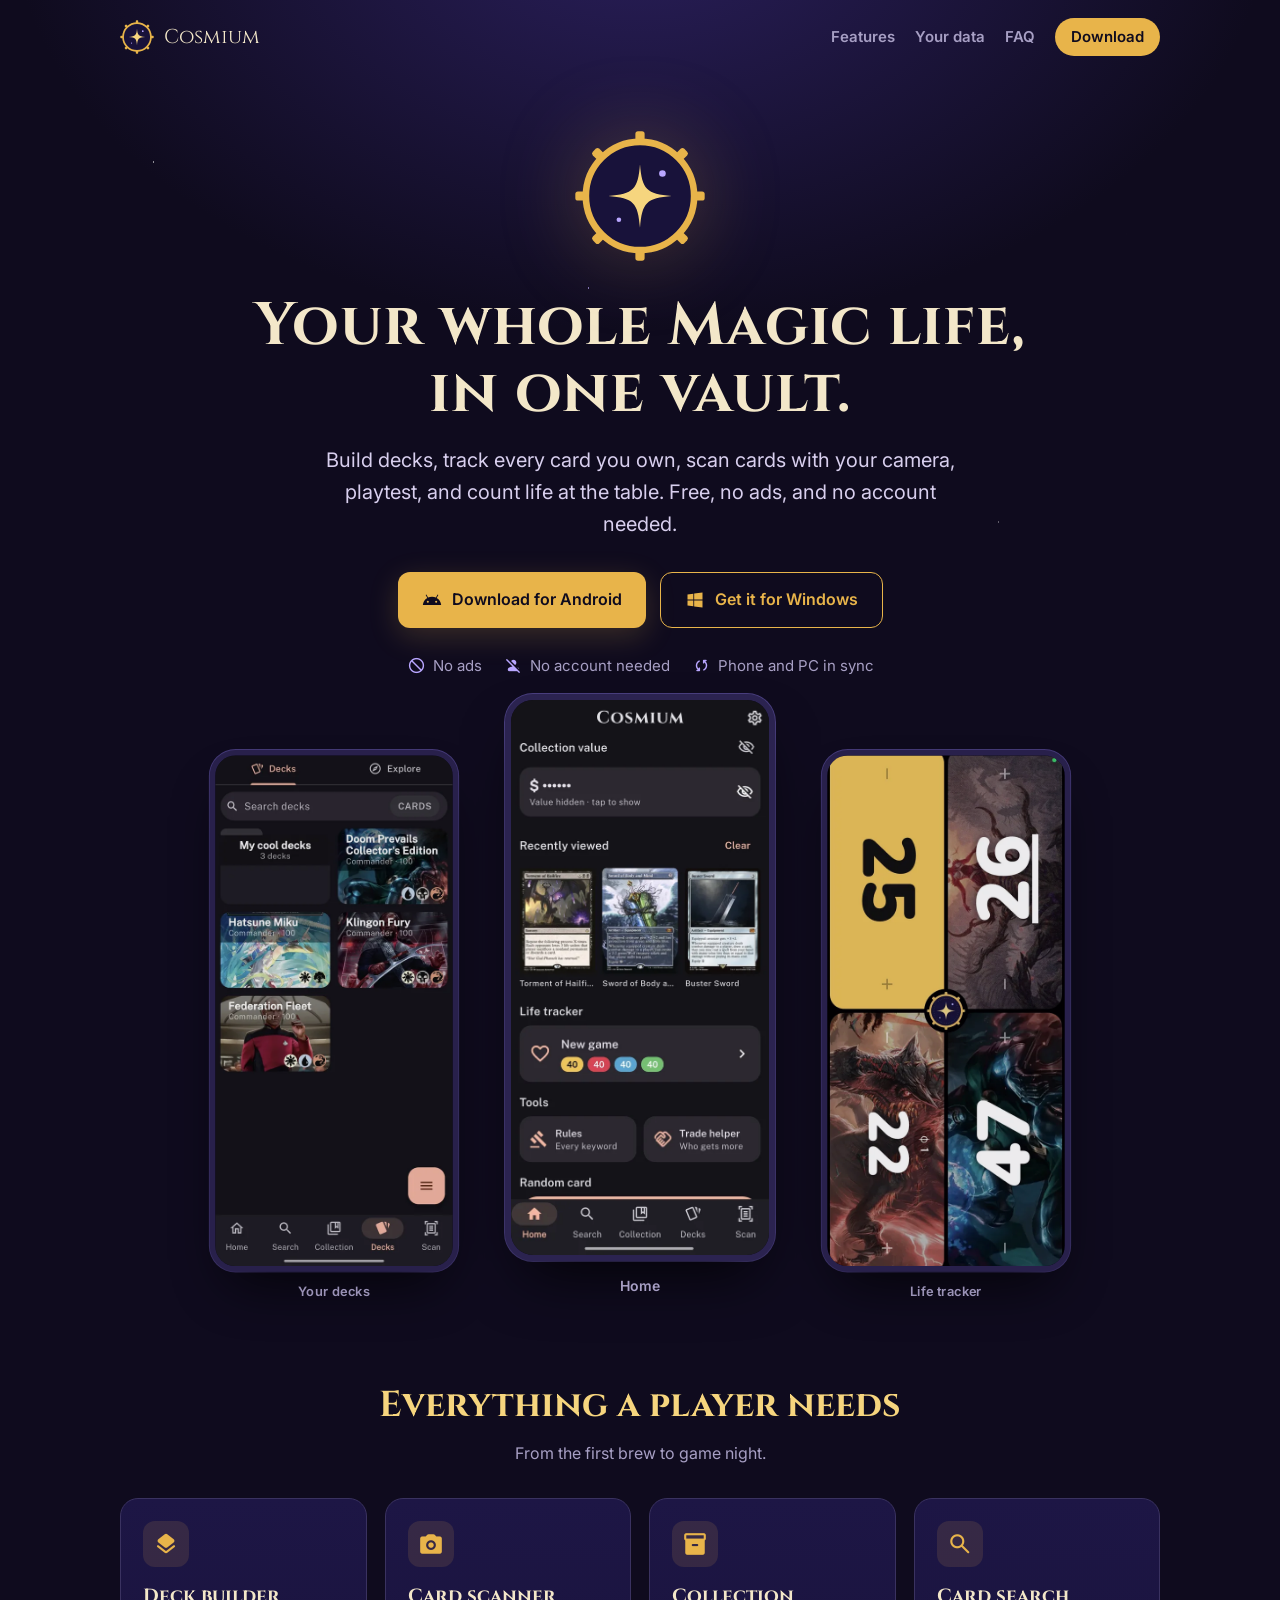
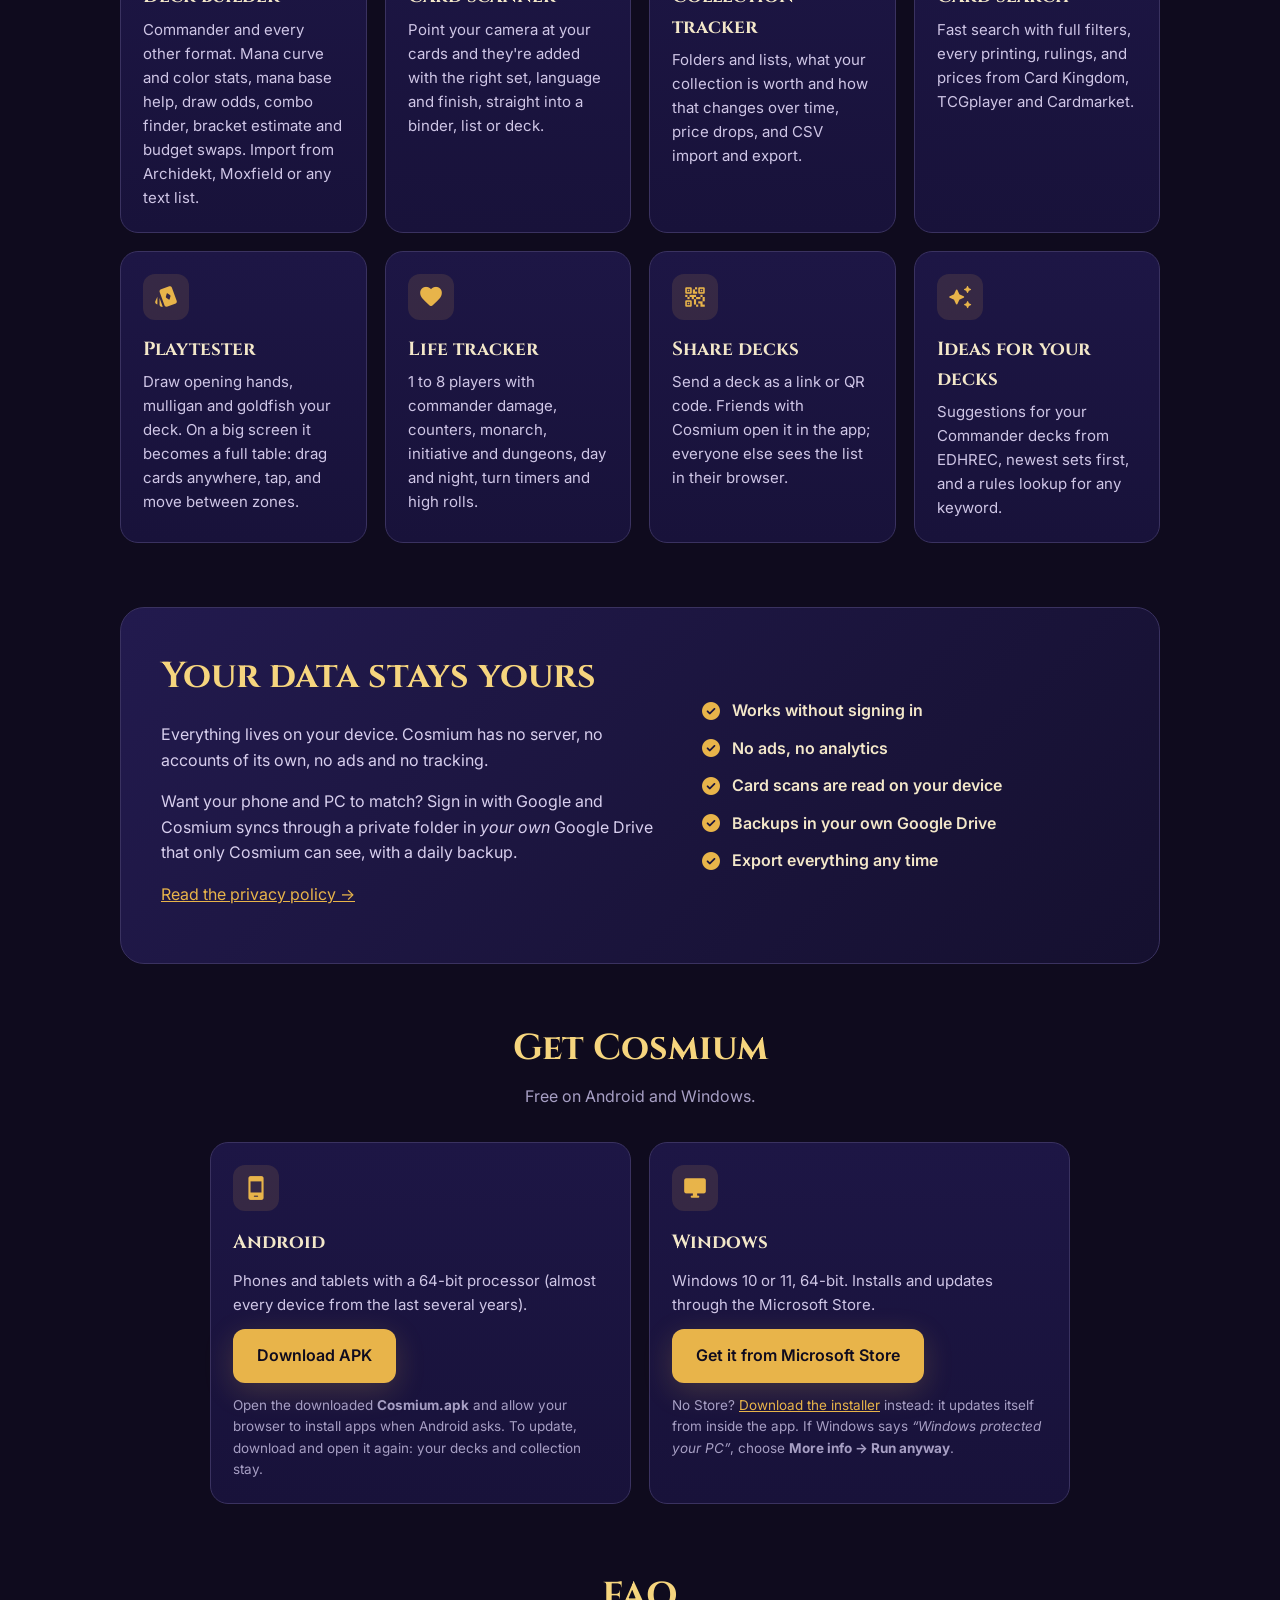
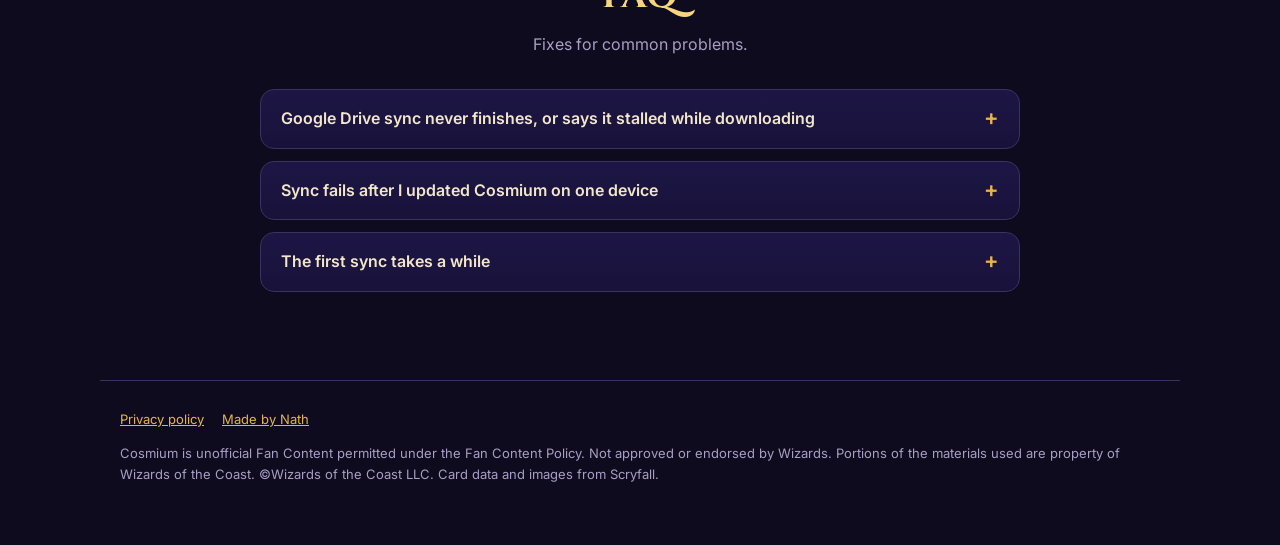
==== commit 3a99fa3d: "Cosmium: FAQ with the Drive sync fixes" ====
--- a/cosmium/index.html
+++ b/cosmium/index.html
@@ -27,6 +27,7 @@
   <nav>
     <a href="#features">Features</a>
     <a href="#data">Your data</a>
+    <a href="#faq">FAQ</a>
     <a class="pill" href="#download">Download</a>
   </nav>
 </header>
@@ -197,6 +198,43 @@
       </article>
     </div>
   </section>
+
+  <section id="faq">
+    <h2>FAQ</h2>
+    <p class="sub">Fixes for common problems.</p>
+    <div class="faq">
+      <details>
+        <summary>Google Drive sync never finishes, or says it stalled while downloading</summary>
+        <p>This happens on some Wi-Fi networks, mostly on iPhone and iPad:
+        signing in works, but the download from Drive never starts (it
+        stays at <em>0 KB</em>). It works on mobile data or a hotspot.</p>
+        <p><strong>Fix on iPhone / iPad:</strong> open <strong>Settings →
+        Wi-Fi</strong>, tap <strong>ⓘ</strong> next to your network and
+        turn off <strong>Limit IP Address Tracking</strong>. Then press
+        <strong>Sync now</strong> in Cosmium’s Settings.</p>
+        <p>That switch hides your IP address from trackers in Safari and
+        Mail. Turning it off for one network doesn’t make the phone less
+        secure (your connections stay encrypted) and doesn’t change other
+        networks. You can also run the first sync on mobile data and leave
+        the switch on.</p>
+      </details>
+      <details>
+        <summary>Sync fails after I updated Cosmium on one device</summary>
+        <p>Since version 1.3.6 the synced copy in Drive is compressed (about
+        10× smaller), and older versions can’t read it. Update Cosmium on
+        every device you sync and press <strong>Sync now</strong> again.
+        Nothing is lost: each device keeps its data until it syncs.</p>
+      </details>
+      <details>
+        <summary>The first sync takes a while</summary>
+        <p>The first sync on a new device downloads your whole collection
+        and all your decks. Cosmium shows the progress under your Google
+        account at the top of <strong>Settings</strong>. If nothing arrives for
+        45 seconds it stops and tells you what it was doing, so you can
+        try again.</p>
+      </details>
+    </div>
+  </section>
 </main>
 
 <footer class="site">
--- a/cosmium/style.css
+++ b/cosmium/style.css
@@ -150,3 +150,23 @@
   .phone { flex: 0 0 62%; scroll-snap-align: center; }
   .phone.side { transform: none; opacity: 1; }
 }
+
+/* FAQ: questions that open in place. */
+.faq { max-width: 760px; margin: 0 auto; display: grid; gap: 12px; }
+.faq details {
+  background: linear-gradient(180deg, #1d1645, var(--card)); border: 1px solid var(--line);
+  border-radius: 14px; padding: 0 20px;
+}
+.faq details[open] { border-color: #5a4c94; }
+.faq summary {
+  cursor: pointer; list-style: none; padding: 16px 28px 16px 0; position: relative;
+  font-weight: 600; color: var(--parchment);
+}
+.faq summary::-webkit-details-marker { display: none; }
+.faq summary::after {
+  content: "+"; position: absolute; right: 0; top: 12px;
+  color: var(--gilt); font-size: 22px; line-height: 1.4;
+}
+.faq details[open] summary::after { content: "−"; }
+.faq summary:focus-visible { outline: 2px solid var(--gilt); outline-offset: 4px; border-radius: 6px; }
+.faq details p { color: #d8cfee; margin: 0 0 14px; }
